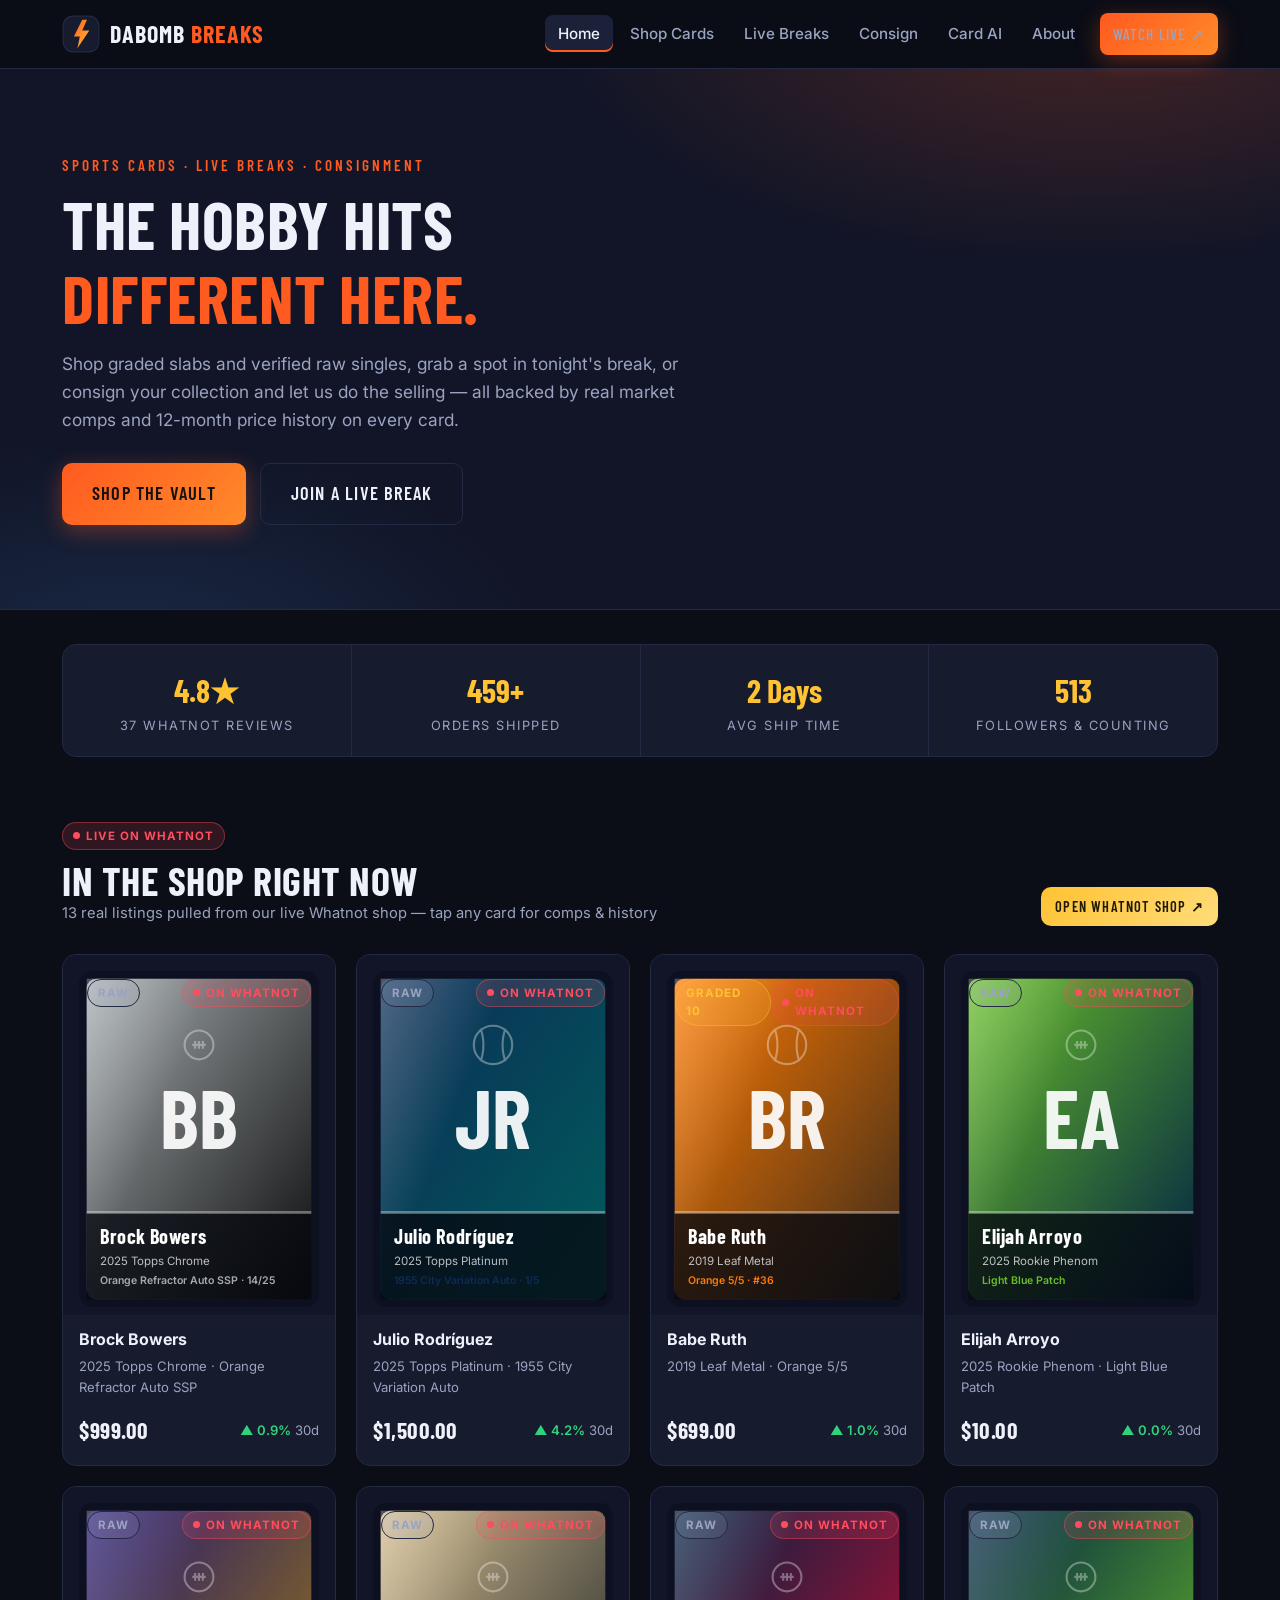
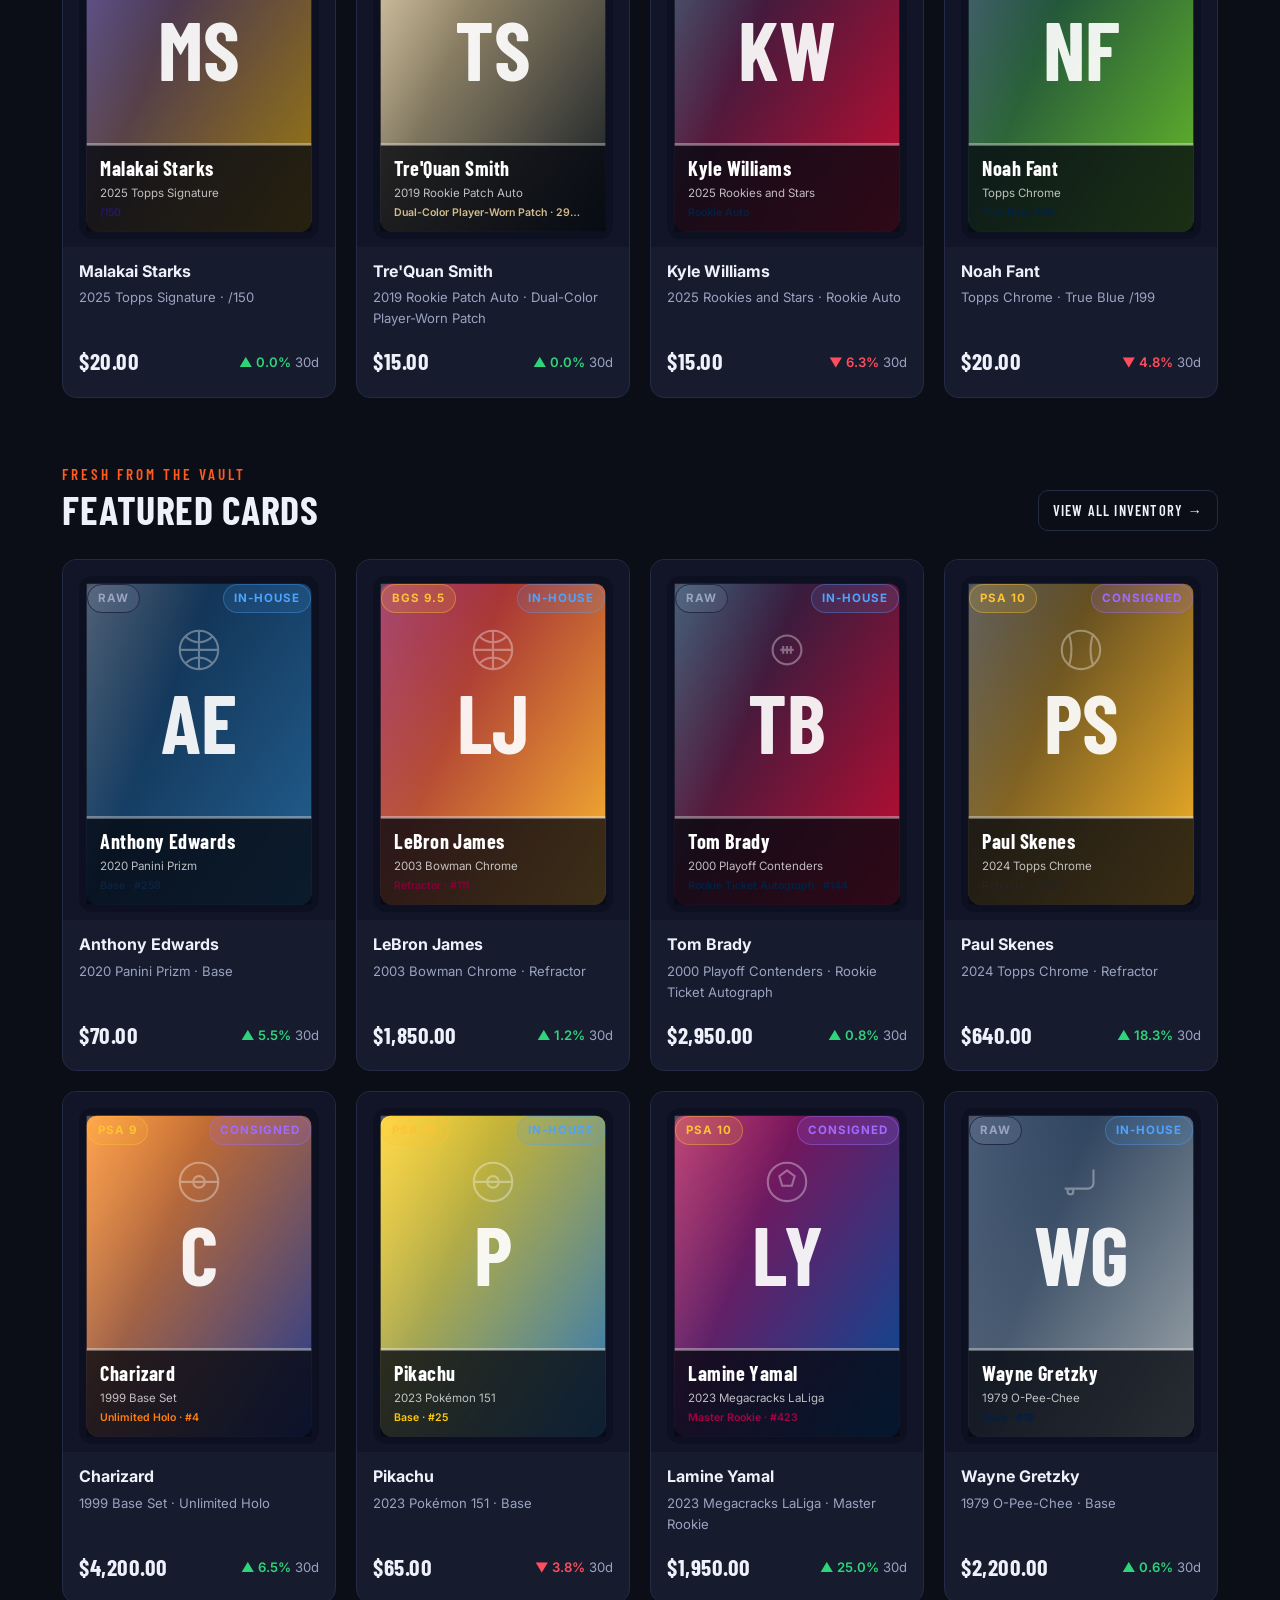
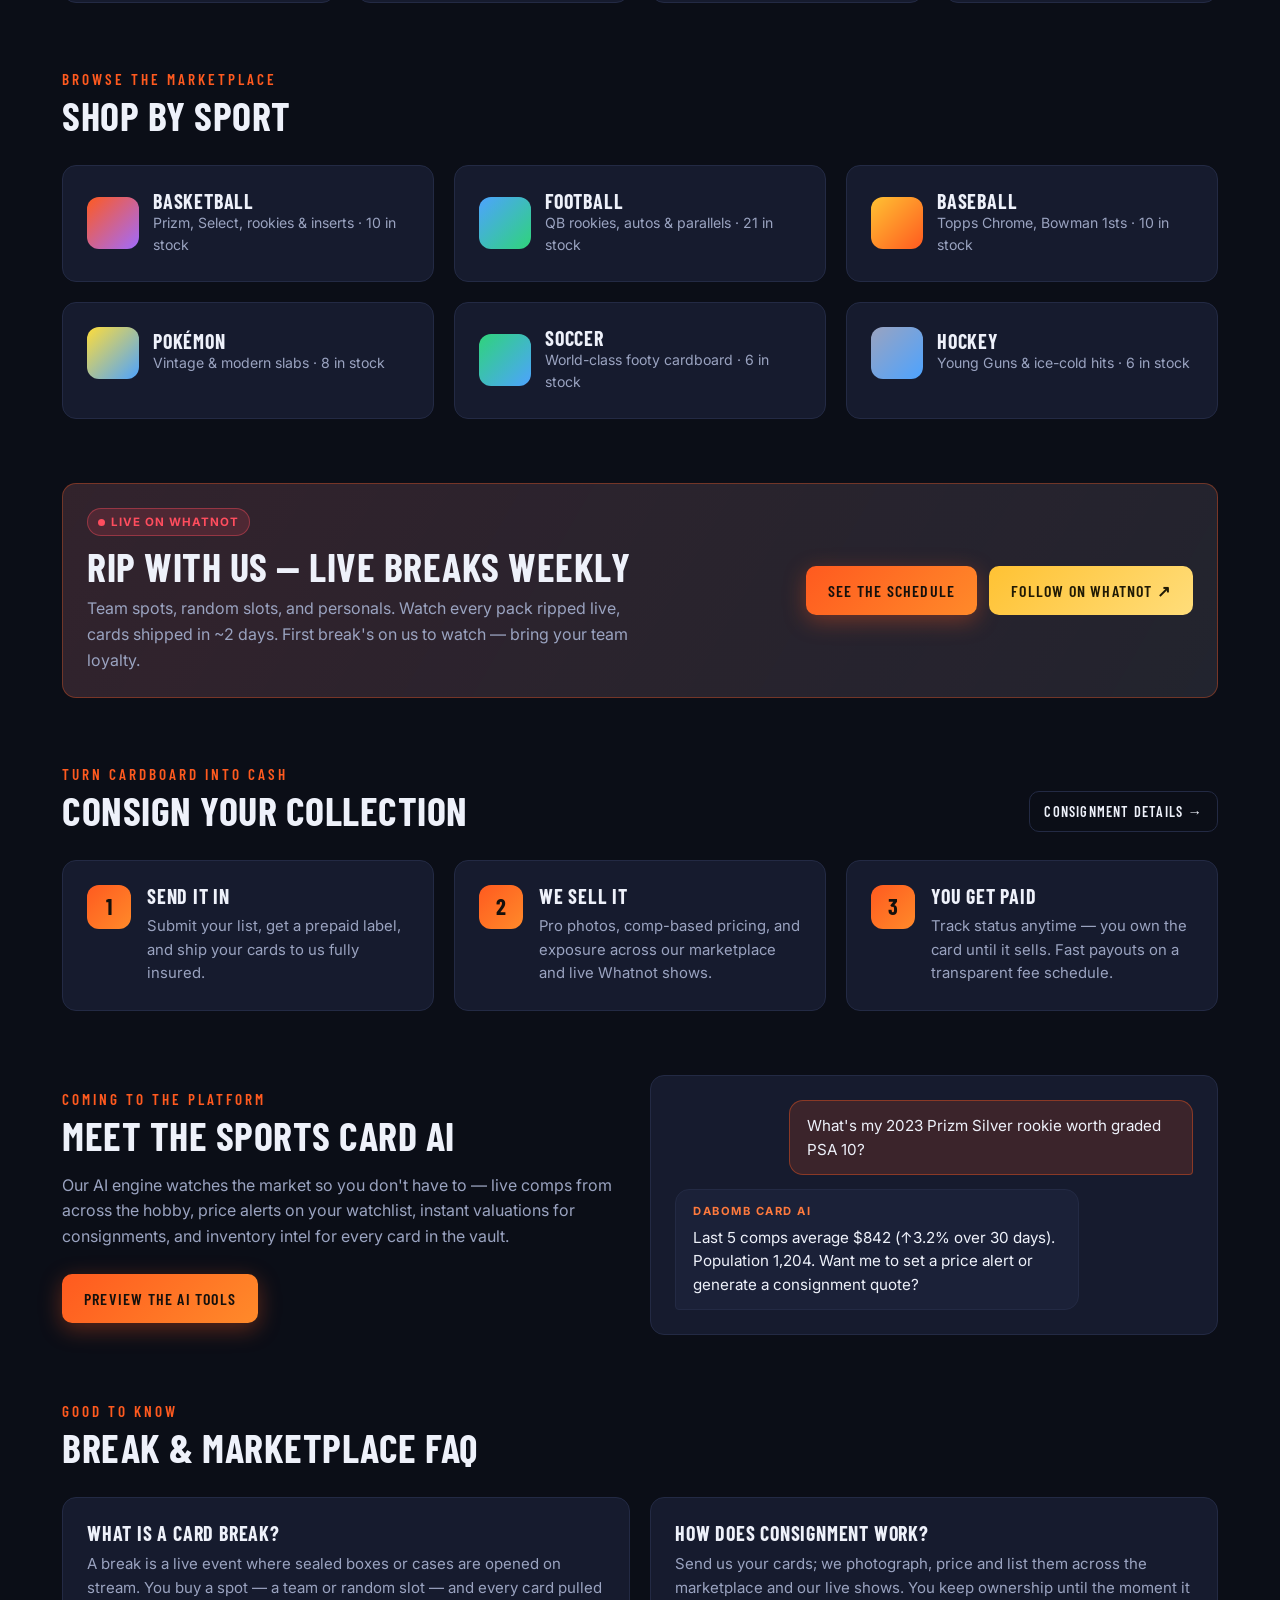
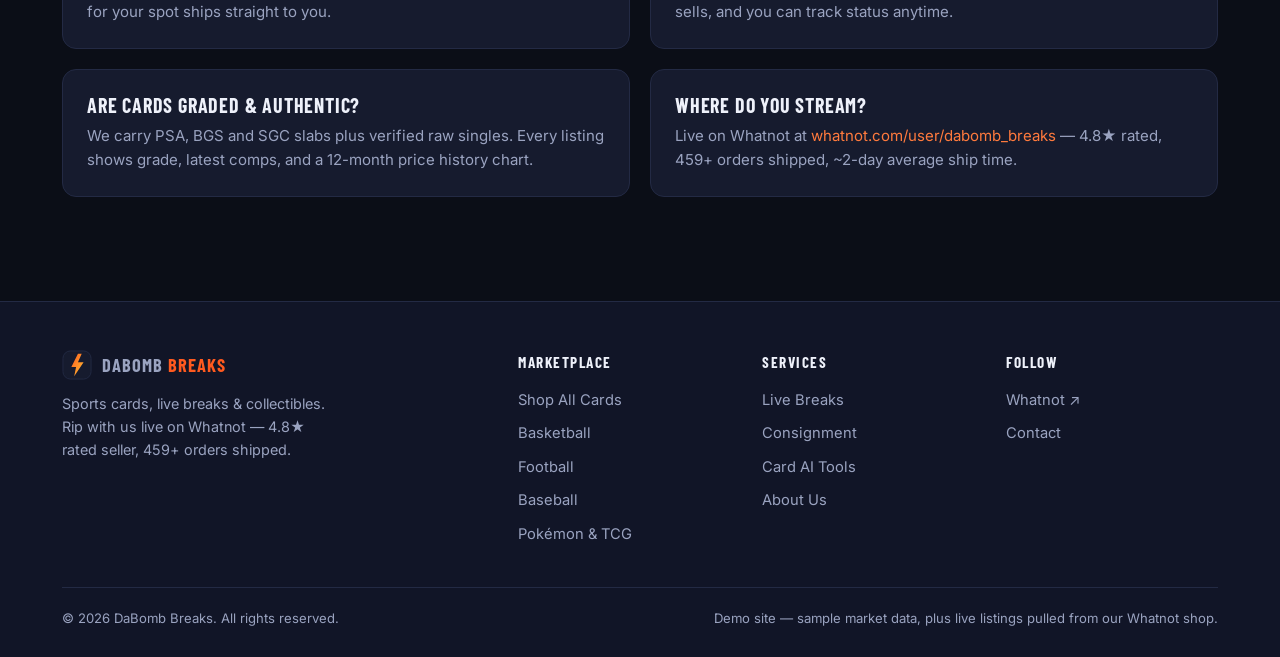
==== index.html @ 0b258aa3 "DaBomb Breaks demo site v1" ====
<!DOCTYPE html>
<html lang="en">
<head>
  <meta charset="UTF-8">
  <meta name="viewport" content="width=device-width, initial-scale=1.0">
  <title>DaBomb Breaks — Sports Cards, Live Breaks &amp; Consignment Marketplace</title>
  <meta name="description" content="Shop graded sports cards and Pokémon, join live card breaks, and consign your collection with DaBomb Breaks — a 4.8★ rated Whatnot seller with 459+ orders shipped. Basketball, football, baseball &amp; TCG singles.">
  <link rel="canonical" href="https://drewbabbitt.github.io/dabomb-breaks/">
  <meta property="og:type" content="website">
  <meta property="og:site_name" content="DaBomb Breaks">
  <meta property="og:title" content="DaBomb Breaks — Sports Cards, Live Breaks &amp; Consignment">
  <meta property="og:description" content="Shop graded sports cards, join live breaks, and consign your collection with a 4.8★ rated seller.">
  <meta property="og:url" content="https://drewbabbitt.github.io/dabomb-breaks/">
  <meta name="twitter:card" content="summary_large_image">
  <link rel="icon" type="image/svg+xml" href="assets/logo.svg">
  <link rel="preconnect" href="https://fonts.googleapis.com">
  <link rel="preconnect" href="https://fonts.gstatic.com" crossorigin>
  <link href="https://fonts.googleapis.com/css2?family=Barlow+Condensed:wght@600;700&family=Inter:wght@400;500;600;700&display=swap" rel="stylesheet">
  <link rel="stylesheet" href="css/styles.css">
  <script type="application/ld+json">
  {
    "@context": "https://schema.org",
    "@type": "Organization",
    "name": "DaBomb Breaks",
    "url": "https://drewbabbitt.github.io/dabomb-breaks/",
    "logo": "https://drewbabbitt.github.io/dabomb-breaks/assets/logo.svg",
    "description": "Sports card marketplace, live break host and consignment service.",
    "sameAs": ["https://www.whatnot.com/user/dabomb_breaks"],
    "aggregateRating": { "@type": "AggregateRating", "ratingValue": "4.8", "reviewCount": "37" }
  }
  </script>
  <script type="application/ld+json">
  {
    "@context": "https://schema.org",
    "@type": "WebSite",
    "name": "DaBomb Breaks",
    "url": "https://drewbabbitt.github.io/dabomb-breaks/",
    "potentialAction": {
      "@type": "SearchAction",
      "target": "https://drewbabbitt.github.io/dabomb-breaks/shop.html?q={search_term_string}",
      "query-input": "required name=search_term_string"
    }
  }
  </script>
  <script type="application/ld+json">
  {
    "@context": "https://schema.org",
    "@type": "FAQPage",
    "mainEntity": [
      {
        "@type": "Question",
        "name": "What is a sports card break?",
        "acceptedAnswer": { "@type": "Answer", "text": "A break is a live event where sealed boxes or cases of cards are opened on stream. Collectors buy a spot — usually a team or random slot — and receive every card pulled for their spot, shipped straight to them." }
      },
      {
        "@type": "Question",
        "name": "How does consignment work at DaBomb Breaks?",
        "acceptedAnswer": { "@type": "Answer", "text": "You send us your cards, we photograph, price and list them across our marketplace and live shows. You keep ownership until the card sells, track status anytime, and get paid on a transparent fee schedule." }
      },
      {
        "@type": "Question",
        "name": "Are the cards graded and authentic?",
        "acceptedAnswer": { "@type": "Answer", "text": "We carry PSA, BGS and SGC graded slabs plus verified raw singles. Every consigned card is inspected on arrival, and our listings show grade, comps and 12-month price history." }
      },
      {
        "@type": "Question",
        "name": "Where can I watch DaBomb Breaks live?",
        "acceptedAnswer": { "@type": "Answer", "text": "We stream live breaks on Whatnot at whatnot.com/user/dabomb_breaks — 4.8 star rated with 459+ orders shipped and an average 2-day ship time." }
      }
    ]
  }
  </script>
</head>
<body>

<header class="site-header">
  <div class="wrap nav">
    <a class="brand" href="index.html">
      <svg viewBox="0 0 64 64" xmlns="http://www.w3.org/2000/svg" aria-hidden="true"><defs><linearGradient id="hdrLg" x1="0" y1="0" x2="1" y2="1"><stop offset="0" stop-color="#ff5a1f"/><stop offset="1" stop-color="#ffc233"/></linearGradient></defs><rect x="2" y="2" width="60" height="60" rx="16" fill="#161b2e" stroke="#232a44" stroke-width="2"/><path d="M34 8 L20 36 L30 36 L26 56 L46 26 L34 26 L42 8 Z" fill="url(#hdrLg)"/></svg>
      <span class="brand-name">DaBomb <em>Breaks</em></span>
    </a>
    <button class="nav-toggle" aria-label="Toggle menu">☰</button>
    <ul class="nav-links">
      <li><a href="index.html">Home</a></li>
      <li><a href="shop.html">Shop Cards</a></li>
      <li><a href="breaks.html">Live Breaks</a></li>
      <li><a href="consign.html">Consign</a></li>
      <li><a href="ai.html">Card AI</a></li>
      <li><a href="about.html">About</a></li>
      <li class="nav-cta"><a class="btn btn-primary btn-sm" href="https://www.whatnot.com/user/dabomb_breaks" target="_blank" rel="noopener">Watch Live ↗</a></li>
    </ul>
  </div>
</header>

<main>

  <!-- HERO -->
  <div class="hero">
    <div class="wrap">
      <span class="kicker">Sports Cards · Live Breaks · Consignment</span>
      <h1 class="mt-1">The Hobby Hits<br><em>Different Here.</em></h1>
      <p class="lead mt-2">Shop graded slabs and verified raw singles, grab a spot in tonight's break, or consign your collection and let us do the selling — all backed by real market comps and 12-month price history on every card.</p>
      <div class="hero-actions">
        <a class="btn btn-primary btn-lg" href="shop.html">Shop the Vault</a>
        <a class="btn btn-ghost btn-lg" href="breaks.html">Join a Live Break</a>
      </div>
    </div>
  </div>

  <!-- TRUST BAR -->
  <section style="padding-top:34px;padding-bottom:0">
    <div class="wrap">
      <div class="stat-bar">
        <div class="stat"><div class="stat-num">4.8★</div><div class="stat-label">37 Whatnot Reviews</div></div>
        <div class="stat"><div class="stat-num">459+</div><div class="stat-label">Orders Shipped</div></div>
        <div class="stat"><div class="stat-num">2 Days</div><div class="stat-label">Avg Ship Time</div></div>
        <div class="stat"><div class="stat-num">513</div><div class="stat-label">Followers &amp; Counting</div></div>
      </div>
    </div>
  </section>

  <!-- LIVE FROM WHATNOT -->
  <section>
    <div class="wrap">
      <div class="section-head">
        <div>
          <span class="badge badge-live">Live on Whatnot</span>
          <h2 class="mt-1">In The Shop Right Now</h2>
          <p class="muted" id="liveCount" style="font-size:.92rem"></p>
        </div>
        <a class="btn btn-gold btn-sm" href="https://www.whatnot.com/user/dabomb_breaks/shop" target="_blank" rel="noopener">Open Whatnot Shop ↗</a>
      </div>
      <div class="grid grid-4" id="liveGrid"></div>
    </div>
  </section>

  <!-- FEATURED CARDS -->
  <section style="padding-top:0">
    <div class="wrap">
      <div class="section-head">
        <div>
          <span class="kicker">Fresh from the Vault</span>
          <h2>Featured Cards</h2>
        </div>
        <a class="btn btn-ghost btn-sm" href="shop.html">View All Inventory →</a>
      </div>
      <div class="grid grid-4" id="featuredGrid"></div>
    </div>
  </section>

  <!-- CATEGORIES -->
  <section style="padding-top:0">
    <div class="wrap">
      <div class="section-head">
        <div>
          <span class="kicker">Browse the Marketplace</span>
          <h2>Shop by Sport</h2>
        </div>
      </div>
      <div class="grid grid-3" id="categoryGrid"></div>
    </div>
  </section>

  <!-- LIVE BREAKS STRIP -->
  <section style="padding-top:0">
    <div class="wrap">
      <div class="panel" style="background:linear-gradient(120deg, rgba(255,90,31,.12), rgba(255,194,51,.05)), var(--panel);border-color:rgba(255,90,31,.35)">
        <div style="display:flex;justify-content:space-between;align-items:center;gap:24px;flex-wrap:wrap">
          <div style="max-width:560px">
            <span class="badge badge-live">Live on Whatnot</span>
            <h2 class="mt-1">Rip With Us — Live Breaks Weekly</h2>
            <p class="muted mt-1">Team spots, random slots, and personals. Watch every pack ripped live, cards shipped in ~2 days. First break's on us to watch — bring your team loyalty.</p>
          </div>
          <div style="display:flex;gap:12px;flex-wrap:wrap">
            <a class="btn btn-primary" href="breaks.html">See the Schedule</a>
            <a class="btn btn-gold" href="https://www.whatnot.com/user/dabomb_breaks" target="_blank" rel="noopener">Follow on Whatnot ↗</a>
          </div>
        </div>
      </div>
    </div>
  </section>

  <!-- CONSIGNMENT -->
  <section style="padding-top:0">
    <div class="wrap">
      <div class="section-head">
        <div>
          <span class="kicker">Turn Cardboard into Cash</span>
          <h2>Consign Your Collection</h2>
        </div>
        <a class="btn btn-ghost btn-sm" href="consign.html">Consignment Details →</a>
      </div>
      <div class="grid grid-3">
        <div class="panel panel-hover">
          <div class="step"><div class="step-num">1</div><div><h3>Send It In</h3><p class="muted mt-1" style="font-size:.93rem">Submit your list, get a prepaid label, and ship your cards to us fully insured.</p></div></div>
        </div>
        <div class="panel panel-hover">
          <div class="step"><div class="step-num">2</div><div><h3>We Sell It</h3><p class="muted mt-1" style="font-size:.93rem">Pro photos, comp-based pricing, and exposure across our marketplace and live Whatnot shows.</p></div></div>
        </div>
        <div class="panel panel-hover">
          <div class="step"><div class="step-num">3</div><div><h3>You Get Paid</h3><p class="muted mt-1" style="font-size:.93rem">Track status anytime — you own the card until it sells. Fast payouts on a transparent fee schedule.</p></div></div>
        </div>
      </div>
    </div>
  </section>

  <!-- AI TEASER -->
  <section style="padding-top:0">
    <div class="wrap">
      <div class="grid grid-2" style="align-items:center">
        <div>
          <span class="kicker">Coming to the Platform</span>
          <h2>Meet the Sports Card AI</h2>
          <p class="muted mt-2">Our AI engine watches the market so you don't have to — live comps from across the hobby, price alerts on your watchlist, instant valuations for consignments, and inventory intel for every card in the vault.</p>
          <div class="mt-3"><a class="btn btn-primary" href="ai.html">Preview the AI Tools</a></div>
        </div>
        <div class="panel">
          <div class="chat">
            <div class="msg msg-user">What's my 2023 Prizm Silver rookie worth graded PSA 10?</div>
            <div class="msg msg-ai"><span class="tag">DaBomb Card AI</span>Last 5 comps average $842 (↑3.2% over 30 days). Population 1,204. Want me to set a price alert or generate a consignment quote?</div>
          </div>
        </div>
      </div>
    </div>
  </section>

  <!-- SEO COPY + FAQ -->
  <section style="padding-top:0">
    <div class="wrap">
      <div class="section-head"><div><span class="kicker">Good to Know</span><h2>Break &amp; Marketplace FAQ</h2></div></div>
      <div class="grid grid-2">
        <div class="panel"><h3>What is a card break?</h3><p class="muted mt-1" style="font-size:.94rem">A break is a live event where sealed boxes or cases are opened on stream. You buy a spot — a team or random slot — and every card pulled for your spot ships straight to you.</p></div>
        <div class="panel"><h3>How does consignment work?</h3><p class="muted mt-1" style="font-size:.94rem">Send us your cards; we photograph, price and list them across the marketplace and our live shows. You keep ownership until the moment it sells, and you can track status anytime.</p></div>
        <div class="panel"><h3>Are cards graded &amp; authentic?</h3><p class="muted mt-1" style="font-size:.94rem">We carry PSA, BGS and SGC slabs plus verified raw singles. Every listing shows grade, latest comps, and a 12-month price history chart.</p></div>
        <div class="panel"><h3>Where do you stream?</h3><p class="muted mt-1" style="font-size:.94rem">Live on Whatnot at <a href="https://www.whatnot.com/user/dabomb_breaks" target="_blank" rel="noopener">whatnot.com/user/dabomb_breaks</a> — 4.8★ rated, 459+ orders shipped, ~2-day average ship time.</p></div>
      </div>
    </div>
  </section>

</main>

<footer class="site-footer">
  <div class="wrap">
    <div class="footer-grid">
      <div>
        <a class="brand" href="index.html" style="margin-bottom:12px">
          <svg viewBox="0 0 64 64" xmlns="http://www.w3.org/2000/svg" aria-hidden="true" style="width:30px;height:30px"><defs><linearGradient id="ftrLg" x1="0" y1="0" x2="1" y2="1"><stop offset="0" stop-color="#ff5a1f"/><stop offset="1" stop-color="#ffc233"/></linearGradient></defs><rect x="2" y="2" width="60" height="60" rx="16" fill="#161b2e" stroke="#232a44" stroke-width="2"/><path d="M34 8 L20 36 L30 36 L26 56 L46 26 L34 26 L42 8 Z" fill="url(#ftrLg)"/></svg>
          <span class="brand-name" style="font-size:1.15rem">DaBomb <em>Breaks</em></span>
        </a>
        <p class="muted" style="font-size:.9rem;max-width:280px">Sports cards, live breaks &amp; collectibles. Rip with us live on Whatnot — 4.8★ rated seller, 459+ orders shipped.</p>
      </div>
      <div>
        <h4>Marketplace</h4>
        <ul>
          <li><a href="shop.html">Shop All Cards</a></li>
          <li><a href="shop.html?sport=Basketball">Basketball</a></li>
          <li><a href="shop.html?sport=Football">Football</a></li>
          <li><a href="shop.html?sport=Baseball">Baseball</a></li>
          <li><a href="shop.html?sport=Pok%C3%A9mon">Pokémon &amp; TCG</a></li>
        </ul>
      </div>
      <div>
        <h4>Services</h4>
        <ul>
          <li><a href="breaks.html">Live Breaks</a></li>
          <li><a href="consign.html">Consignment</a></li>
          <li><a href="ai.html">Card AI Tools</a></li>
          <li><a href="about.html">About Us</a></li>
        </ul>
      </div>
      <div>
        <h4>Follow</h4>
        <ul>
          <li><a href="https://www.whatnot.com/user/dabomb_breaks" target="_blank" rel="noopener">Whatnot ↗</a></li>
          <li><a href="about.html#contact">Contact</a></li>
        </ul>
      </div>
    </div>
    <div class="footer-note">
      <span>© <span data-year>2026</span> DaBomb Breaks. All rights reserved.</span>
      <span>Demo site — sample market data, plus live listings pulled from our Whatnot shop.</span>
    </div>
  </div>
</footer>

<script src="js/inventory-data.js"></script>
<script src="js/app.js"></script>
<script>
document.addEventListener("DOMContentLoaded", function () {
  /* Live Whatnot listings */
  var liveGrid = document.getElementById("liveGrid");
  if (liveGrid) {
    var live = getInventory().filter(function (c) { return c.whatnot; });
    liveGrid.innerHTML = live.slice(0, 8).map(cardTileHTML).join("");
    var liveCount = document.getElementById("liveCount");
    if (liveCount && live.length) liveCount.textContent = live.length + " real listings pulled from our live Whatnot shop — tap any card for comps & history";
  }

  /* Featured cards */
  var grid = document.getElementById("featuredGrid");
  if (grid) grid.innerHTML = featuredCards(8).map(cardTileHTML).join("");

  /* Category tiles with live counts */
  var cats = [
    { sport: "Basketball", blurb: "Prizm, Select, rookies & inserts", colors: ["#ff5a1f", "#a06bff"] },
    { sport: "Football", blurb: "QB rookies, autos & parallels", colors: ["#4da3ff", "#2fd47a"] },
    { sport: "Baseball", blurb: "Topps Chrome, Bowman 1sts", colors: ["#ffc233", "#ff5a1f"] },
    { sport: "Pokémon", blurb: "Vintage & modern slabs", colors: ["#ffdd3a", "#4da3ff"] },
    { sport: "Soccer", blurb: "World-class footy cardboard", colors: ["#2fd47a", "#4da3ff"] },
    { sport: "Hockey", blurb: "Young Guns & ice-cold hits", colors: ["#9aa3c0", "#4da3ff"] }
  ];
  var catGrid = document.getElementById("categoryGrid");
  if (catGrid) {
    catGrid.innerHTML = cats.map(function (c) {
      var count = getInventory().filter(function (x) { return x.sport === c.sport; }).length;
      return '<a class="panel panel-hover" style="display:block" href="shop.html?sport=' + encodeURIComponent(c.sport) + '">'
        + '<div style="display:flex;align-items:center;gap:14px">'
        + '<div style="width:52px;height:52px;border-radius:12px;background:linear-gradient(135deg,' + c.colors[0] + "," + c.colors[1] + ');flex-shrink:0"></div>'
        + '<div><h3 style="color:var(--text)">' + c.sport + '</h3>'
        + '<p class="muted" style="font-size:.88rem">' + c.blurb + (count ? " · " + count + " in stock" : "") + "</p></div>"
        + "</div></a>";
    }).join("");
  }
});
</script>
</body>
</html>
---- css/styles.css ----
/* ==========================================================================
   DaBomb Breaks — Design System v1.0
   Dark "blast" theme. Original design for DaBomb Breaks (Spark Alliance build).
   ========================================================================== */

:root {
  --bg: #0b0e17;
  --bg-2: #111527;
  --panel: #161b2e;
  --panel-2: #1b2138;
  --line: #232a44;
  --text: #eef1fa;
  --muted: #9aa3c0;
  --blast: #ff5a1f;
  --blast-2: #ff7a3d;
  --gold: #ffc233;
  --green: #2fd47a;
  --red: #ff4d5e;
  --blue: #4da3ff;
  --purple: #a06bff;
  --radius: 14px;
  --radius-sm: 9px;
  --shadow: 0 10px 30px rgba(0, 0, 0, .45);
  --font-display: "Barlow Condensed", "Arial Narrow", Impact, sans-serif;
  --font-body: "Inter", -apple-system, BlinkMacSystemFont, "Segoe UI", Roboto, sans-serif;
  --maxw: 1200px;
}

* { margin: 0; padding: 0; box-sizing: border-box; }
html { scroll-behavior: smooth; }

body {
  background: var(--bg);
  color: var(--text);
  font-family: var(--font-body);
  font-size: 16px;
  line-height: 1.6;
  -webkit-font-smoothing: antialiased;
}

img, svg { display: block; max-width: 100%; }
a { color: var(--blast-2); text-decoration: none; }
a:hover { color: var(--gold); }

/* ---------- Typography ---------- */
h1, h2, h3, .display {
  font-family: var(--font-display);
  font-weight: 700;
  letter-spacing: .5px;
  text-transform: uppercase;
  line-height: 1.1;
}
h1 { font-size: clamp(2.4rem, 6vw, 4.2rem); }
h2 { font-size: clamp(1.7rem, 3.6vw, 2.5rem); }
h3 { font-size: 1.25rem; letter-spacing: .8px; }
.kicker {
  font-family: var(--font-display);
  text-transform: uppercase;
  letter-spacing: 3px;
  font-size: .95rem;
  color: var(--blast);
  font-weight: 600;
}
.lead { color: var(--muted); font-size: 1.08rem; max-width: 640px; }
.muted { color: var(--muted); }
.gold { color: var(--gold); }
.up { color: var(--green); }
.down { color: var(--red); }

/* ---------- Layout ---------- */
.wrap { max-width: var(--maxw); margin: 0 auto; padding: 0 22px; }
section { padding: 64px 0; }
.section-head { display: flex; align-items: end; justify-content: space-between; gap: 16px; margin-bottom: 28px; flex-wrap: wrap; }
.grid { display: grid; gap: 20px; }
.grid-2 { grid-template-columns: repeat(2, 1fr); }
.grid-3 { grid-template-columns: repeat(3, 1fr); }
.grid-4 { grid-template-columns: repeat(4, 1fr); }
@media (max-width: 980px) { .grid-4 { grid-template-columns: repeat(2, 1fr); } .grid-3 { grid-template-columns: repeat(2, 1fr); } }
@media (max-width: 620px) { .grid-4, .grid-3, .grid-2 { grid-template-columns: 1fr; } }

/* ---------- Header / Nav ---------- */
.site-header {
  position: sticky; top: 0; z-index: 50;
  background: rgba(11, 14, 23, .92);
  backdrop-filter: blur(10px);
  border-bottom: 1px solid var(--line);
}
.nav {
  display: flex; align-items: center; justify-content: space-between;
  height: 68px; gap: 18px;
}
.brand { display: flex; align-items: center; gap: 10px; color: var(--text); }
.brand:hover { color: var(--text); }
.brand svg { width: 38px; height: 38px; }
.brand-name {
  font-family: var(--font-display);
  font-size: 1.5rem; font-weight: 700; text-transform: uppercase; letter-spacing: 1px;
}
.brand-name em { color: var(--blast); font-style: normal; }
.nav-links { display: flex; gap: 4px; list-style: none; align-items: center; }
.nav-links a {
  color: var(--muted); font-weight: 500; font-size: .95rem;
  padding: 9px 13px; border-radius: 8px;
}
.nav-links a:hover { color: var(--text); background: var(--panel); }
.nav-links a.active { color: var(--text); background: var(--panel-2); box-shadow: inset 0 -2px 0 var(--blast); }
.nav-cta { margin-left: 8px; }
.nav-toggle {
  display: none; background: none; border: 1px solid var(--line); color: var(--text);
  border-radius: 8px; padding: 8px 12px; font-size: 1.1rem; cursor: pointer;
}
@media (max-width: 900px) {
  .nav-toggle { display: block; }
  .nav-links {
    display: none; position: absolute; top: 68px; left: 0; right: 0;
    flex-direction: column; align-items: stretch; gap: 2px;
    background: var(--bg-2); border-bottom: 1px solid var(--line); padding: 12px 18px 18px;
  }
  .nav-links.open { display: flex; }
  .nav-cta { margin: 8px 0 0; }
}

/* ---------- Buttons ---------- */
.btn {
  display: inline-flex; align-items: center; justify-content: center; gap: 8px;
  font-family: var(--font-display); text-transform: uppercase; letter-spacing: 1.2px;
  font-size: 1rem; font-weight: 600;
  padding: 12px 22px; border-radius: 10px; border: none; cursor: pointer;
  transition: transform .15s ease, box-shadow .15s ease, background .15s ease;
}
.btn:active { transform: translateY(1px); }
.btn-primary {
  background: linear-gradient(135deg, var(--blast), #ff8a2a);
  color: #14100c;
  box-shadow: 0 6px 22px rgba(255, 90, 31, .35);
}
.btn-primary:hover { color: #14100c; box-shadow: 0 8px 28px rgba(255, 90, 31, .5); transform: translateY(-1px); }
.btn-ghost { background: transparent; color: var(--text); border: 1px solid var(--line); }
.btn-ghost:hover { border-color: var(--blast); color: var(--blast-2); }
.btn-gold { background: linear-gradient(135deg, var(--gold), #ffdd7a); color: #201a05; }
.btn-gold:hover { color: #201a05; transform: translateY(-1px); }
.btn-sm { padding: 8px 14px; font-size: .9rem; }
.btn-lg { padding: 15px 30px; font-size: 1.15rem; }

/* ---------- Badges / chips ---------- */
.badge {
  display: inline-flex; align-items: center; gap: 6px;
  font-size: .72rem; font-weight: 700; text-transform: uppercase; letter-spacing: 1px;
  padding: 4px 10px; border-radius: 999px;
}
.badge-grade { background: rgba(255, 194, 51, .15); color: var(--gold); border: 1px solid rgba(255, 194, 51, .4); }
.badge-raw { background: rgba(154, 163, 192, .12); color: var(--muted); border: 1px solid var(--line); }
.badge-consigned { background: rgba(160, 107, 255, .15); color: var(--purple); border: 1px solid rgba(160, 107, 255, .4); }
.badge-owned { background: rgba(77, 163, 255, .12); color: var(--blue); border: 1px solid rgba(77, 163, 255, .35); }
.badge-live { background: rgba(255, 77, 94, .15); color: var(--red); border: 1px solid rgba(255, 77, 94, .4); }
.badge-live::before { content: ""; width: 7px; height: 7px; border-radius: 50%; background: var(--red); animation: pulse 1.4s infinite; }
@keyframes pulse { 0%, 100% { opacity: 1; } 50% { opacity: .35; } }
.chip {
  display: inline-flex; align-items: center; gap: 6px;
  background: var(--panel); border: 1px solid var(--line); color: var(--muted);
  border-radius: 999px; padding: 7px 15px; font-size: .88rem; font-weight: 500; cursor: pointer;
  transition: all .15s ease; user-select: none;
}
.chip:hover { border-color: var(--blast); color: var(--text); }
.chip.active { background: rgba(255, 90, 31, .14); border-color: var(--blast); color: var(--blast-2); }

/* ---------- Panels ---------- */
.panel {
  background: var(--panel); border: 1px solid var(--line);
  border-radius: var(--radius); padding: 24px;
}
.panel-hover { transition: transform .18s ease, border-color .18s ease, box-shadow .18s ease; }
.panel-hover:hover { transform: translateY(-3px); border-color: rgba(255, 90, 31, .5); box-shadow: var(--shadow); }

/* ---------- Card tiles (product) ---------- */
.tile {
  background: var(--panel); border: 1px solid var(--line); border-radius: var(--radius);
  overflow: hidden; position: relative; display: flex; flex-direction: column;
  transition: transform .18s ease, border-color .18s ease, box-shadow .18s ease;
}
.tile:hover { transform: translateY(-4px); border-color: rgba(255, 90, 31, .55); box-shadow: var(--shadow); }
.tile-art { position: relative; background: var(--bg-2); padding: 16px 16px 8px; }
.tile-art svg { width: 100%; height: auto; border-radius: 8px; }
.tile-flags { position: absolute; top: 24px; left: 24px; right: 24px; display: flex; justify-content: space-between; pointer-events: none; }
.tile-body { padding: 14px 16px 16px; display: flex; flex-direction: column; gap: 6px; flex: 1; }
.tile-name { font-weight: 700; font-size: 1rem; line-height: 1.3; color: var(--text); }
.tile-set { font-size: .82rem; color: var(--muted); }
.tile-row { display: flex; align-items: center; justify-content: space-between; margin-top: auto; padding-top: 8px; }
.tile-price { font-family: var(--font-display); font-size: 1.45rem; font-weight: 700; letter-spacing: .5px; }
.tile-trend { font-size: .82rem; font-weight: 600; display: flex; align-items: center; gap: 4px; }
a.tile-link { color: inherit; display: flex; flex-direction: column; flex: 1; }
a.tile-link:hover { color: inherit; }
.tile-art img.card-photo { width: 100%; aspect-ratio: 5 / 7; object-fit: cover; border-radius: 8px; background: var(--bg-2); display: block; }
.art-panel img.card-photo { width: 100%; height: auto; border-radius: 10px; display: block; }

/* ---------- Stat bar ---------- */
.stat-bar {
  display: flex; flex-wrap: wrap; gap: 0;
  background: var(--panel); border: 1px solid var(--line); border-radius: var(--radius);
  overflow: hidden;
}
.stat { flex: 1; min-width: 150px; padding: 20px 24px; border-right: 1px solid var(--line); text-align: center; }
.stat:last-child { border-right: none; }
.stat-num { font-family: var(--font-display); font-size: 2rem; font-weight: 700; color: var(--gold); }
.stat-label { font-size: .8rem; text-transform: uppercase; letter-spacing: 1.5px; color: var(--muted); }
@media (max-width: 620px) { .stat { border-right: none; border-bottom: 1px solid var(--line); } .stat:last-child { border-bottom: none; } }

/* ---------- Filters (shop) ---------- */
.filter-bar { display: flex; flex-wrap: wrap; gap: 10px; align-items: center; margin-bottom: 22px; }
.search-input, select.input, input.input, textarea.input {
  background: var(--bg-2); border: 1px solid var(--line); color: var(--text);
  border-radius: 10px; padding: 11px 15px; font-size: .95rem; font-family: var(--font-body);
  outline: none; transition: border-color .15s ease;
}
.search-input:focus, .input:focus { border-color: var(--blast); }
.search-input { flex: 1; min-width: 220px; }
select.input { cursor: pointer; }
textarea.input { resize: vertical; min-height: 110px; }
label.field { display: flex; flex-direction: column; gap: 6px; font-size: .85rem; color: var(--muted); font-weight: 600; }

/* ---------- Tables ---------- */
.table-wrap { overflow-x: auto; border: 1px solid var(--line); border-radius: var(--radius); }
table.data { width: 100%; border-collapse: collapse; font-size: .92rem; min-width: 560px; }
table.data th {
  text-align: left; font-family: var(--font-display); text-transform: uppercase; letter-spacing: 1px;
  font-size: .85rem; color: var(--muted); padding: 13px 16px; background: var(--bg-2);
  border-bottom: 1px solid var(--line);
}
table.data td { padding: 13px 16px; border-bottom: 1px solid var(--line); }
table.data tr:last-child td { border-bottom: none; }
table.data tr:hover td { background: rgba(255, 90, 31, .04); }

/* ---------- Hero ---------- */
.hero {
  position: relative; overflow: hidden;
  background:
    radial-gradient(900px 420px at 85% -10%, rgba(255, 90, 31, .22), transparent 60%),
    radial-gradient(700px 380px at 10% 110%, rgba(77, 163, 255, .14), transparent 60%),
    var(--bg-2);
  border-bottom: 1px solid var(--line);
}
.hero .wrap { padding-top: 84px; padding-bottom: 84px; }
.hero h1 em { font-style: normal; color: var(--blast); }
.hero-actions { display: flex; gap: 14px; margin-top: 30px; flex-wrap: wrap; }

/* ---------- Chat mockup (AI page) ---------- */
.chat { display: flex; flex-direction: column; gap: 14px; }
.msg { max-width: 78%; padding: 13px 17px; border-radius: 14px; font-size: .95rem; line-height: 1.55; }
.msg-user { align-self: flex-end; background: rgba(255, 90, 31, .16); border: 1px solid rgba(255, 90, 31, .4); border-bottom-right-radius: 4px; }
.msg-ai { align-self: flex-start; background: var(--panel-2); border: 1px solid var(--line); border-bottom-left-radius: 4px; }
.msg-ai .tag { font-size: .7rem; text-transform: uppercase; letter-spacing: 1.5px; color: var(--blast-2); font-weight: 700; display: block; margin-bottom: 5px; }

/* ---------- Steps / numbered ---------- */
.step-num {
  width: 44px; height: 44px; border-radius: 12px; flex-shrink: 0;
  display: flex; align-items: center; justify-content: center;
  font-family: var(--font-display); font-size: 1.4rem; font-weight: 700;
  background: linear-gradient(135deg, var(--blast), #ff8a2a); color: #14100c;
}
.step { display: flex; gap: 16px; align-items: flex-start; }

/* ---------- Footer ---------- */
.site-footer { border-top: 1px solid var(--line); background: var(--bg-2); padding: 48px 0 28px; margin-top: 40px; }
.footer-grid { display: grid; grid-template-columns: 2fr 1fr 1fr 1fr; gap: 32px; margin-bottom: 32px; }
@media (max-width: 800px) { .footer-grid { grid-template-columns: 1fr 1fr; } }
@media (max-width: 520px) { .footer-grid { grid-template-columns: 1fr; } }
.footer-grid h4 { font-family: var(--font-display); text-transform: uppercase; letter-spacing: 1.5px; font-size: .95rem; margin-bottom: 12px; color: var(--text); }
.footer-grid ul { list-style: none; }
.footer-grid li { margin-bottom: 8px; }
.footer-grid a { color: var(--muted); font-size: .92rem; }
.footer-grid a:hover { color: var(--blast-2); }
.footer-note { border-top: 1px solid var(--line); padding-top: 20px; font-size: .82rem; color: var(--muted); display: flex; justify-content: space-between; gap: 12px; flex-wrap: wrap; }

/* ---------- Misc ---------- */
.divider { height: 1px; background: var(--line); border: none; margin: 28px 0; }
.tag-row { display: flex; gap: 8px; flex-wrap: wrap; }
.center { text-align: center; }
.mt-1 { margin-top: 8px; } .mt-2 { margin-top: 16px; } .mt-3 { margin-top: 24px; } .mt-4 { margin-top: 40px; }
.mb-1 { margin-bottom: 8px; } .mb-2 { margin-bottom: 16px; } .mb-3 { margin-bottom: 24px; }
.hidden { display: none !important; }
::selection { background: rgba(255, 90, 31, .4); }
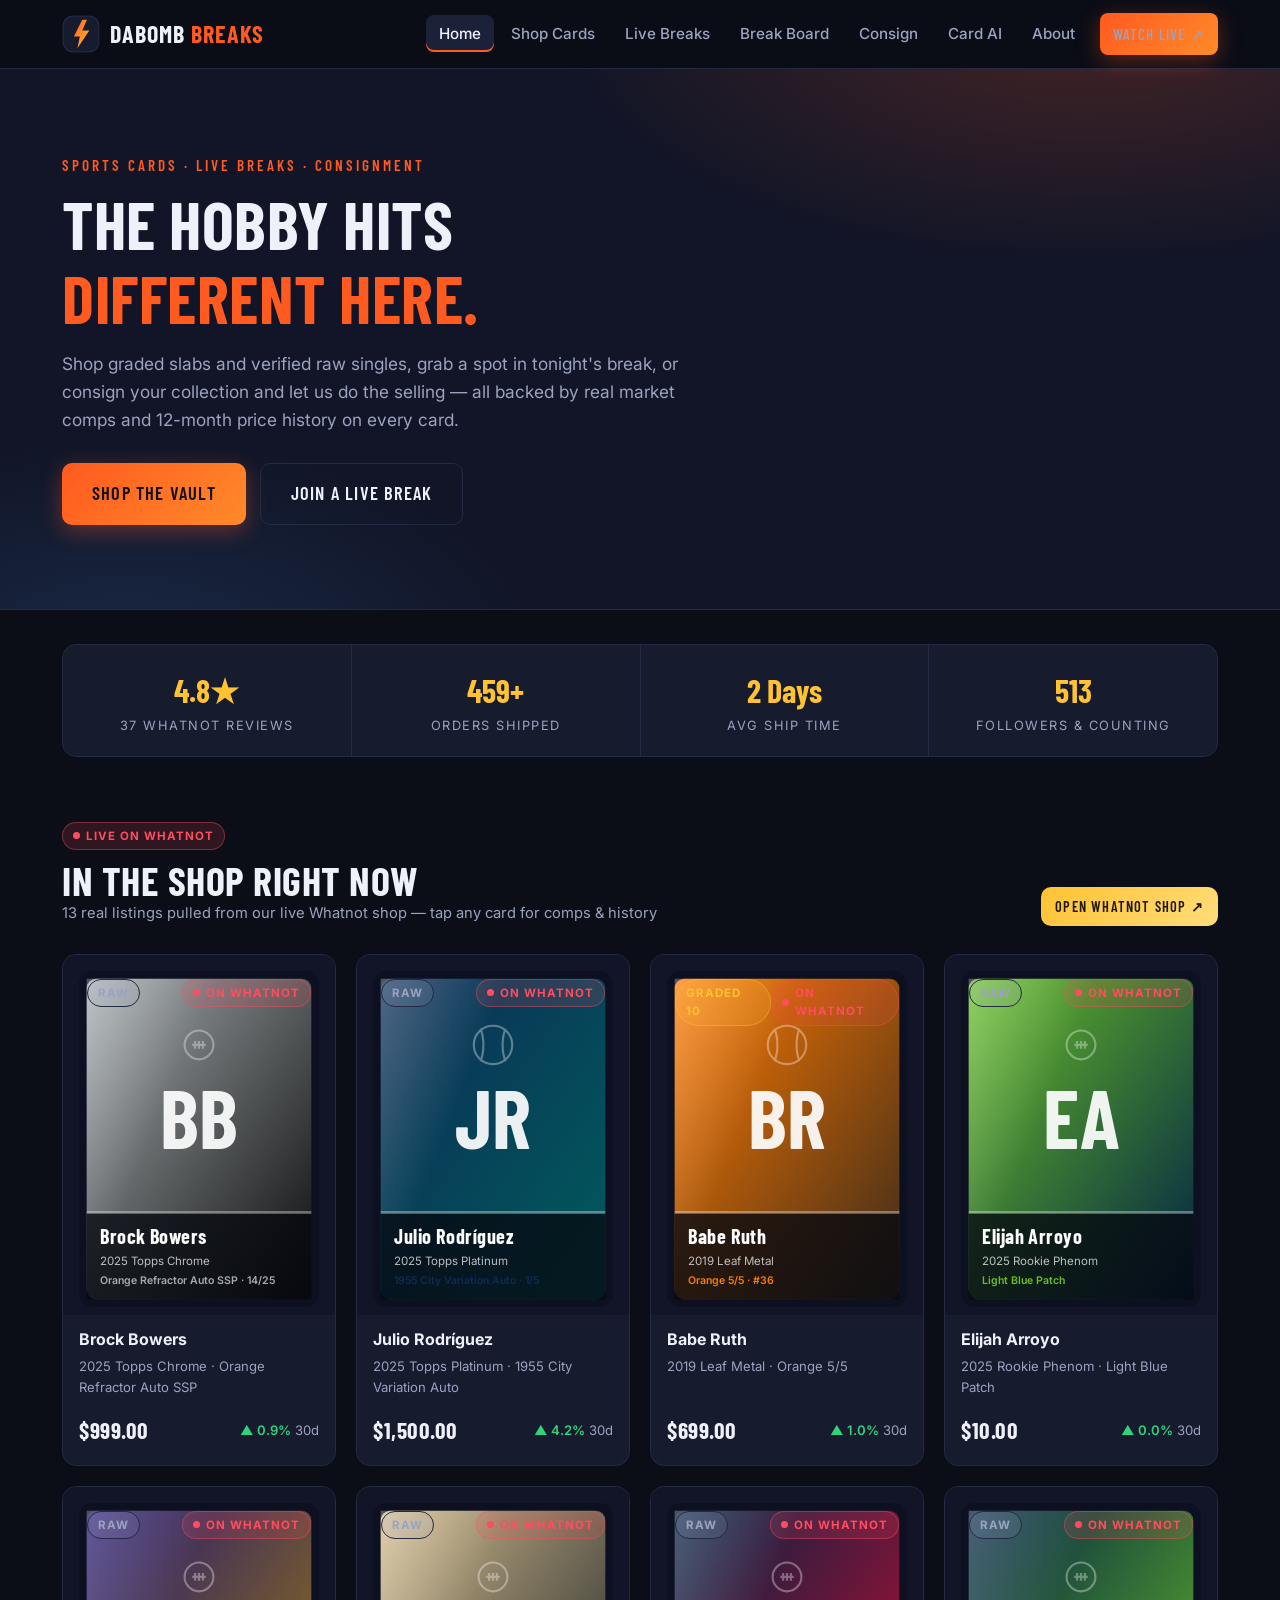
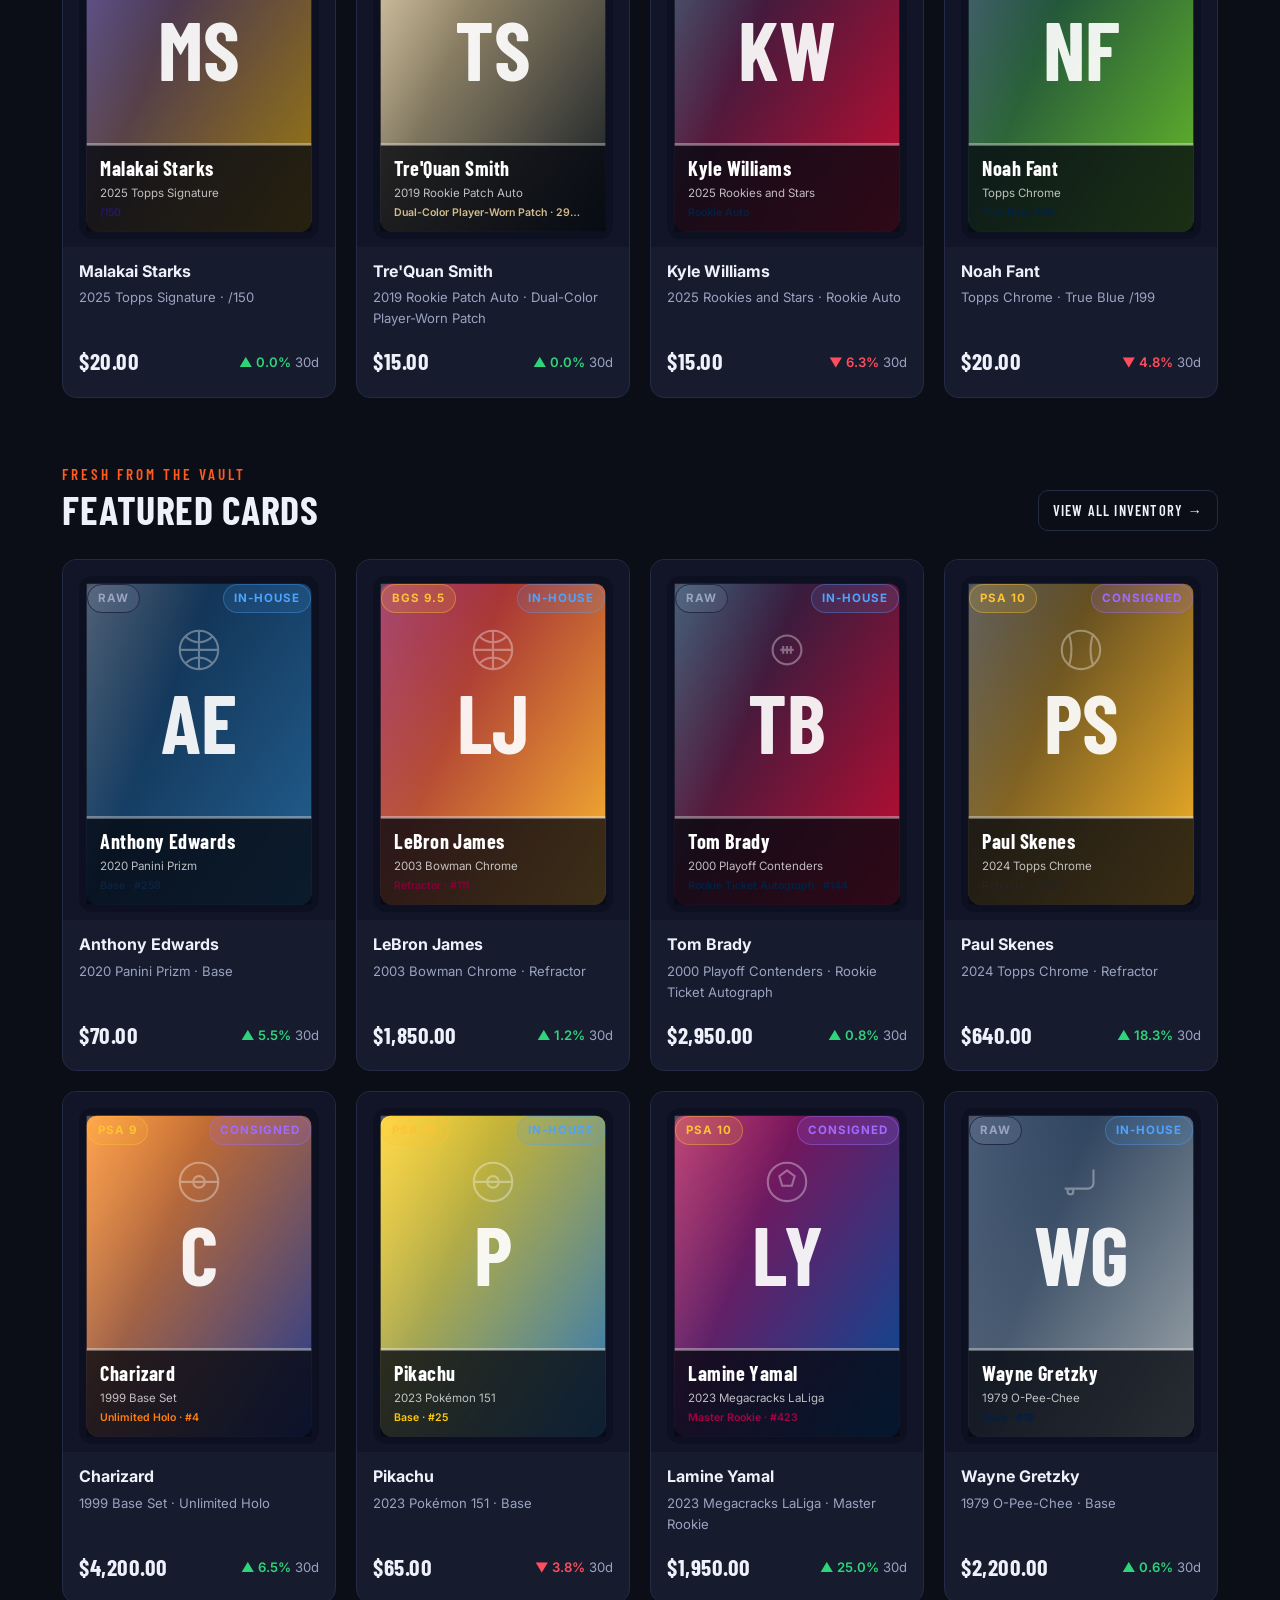
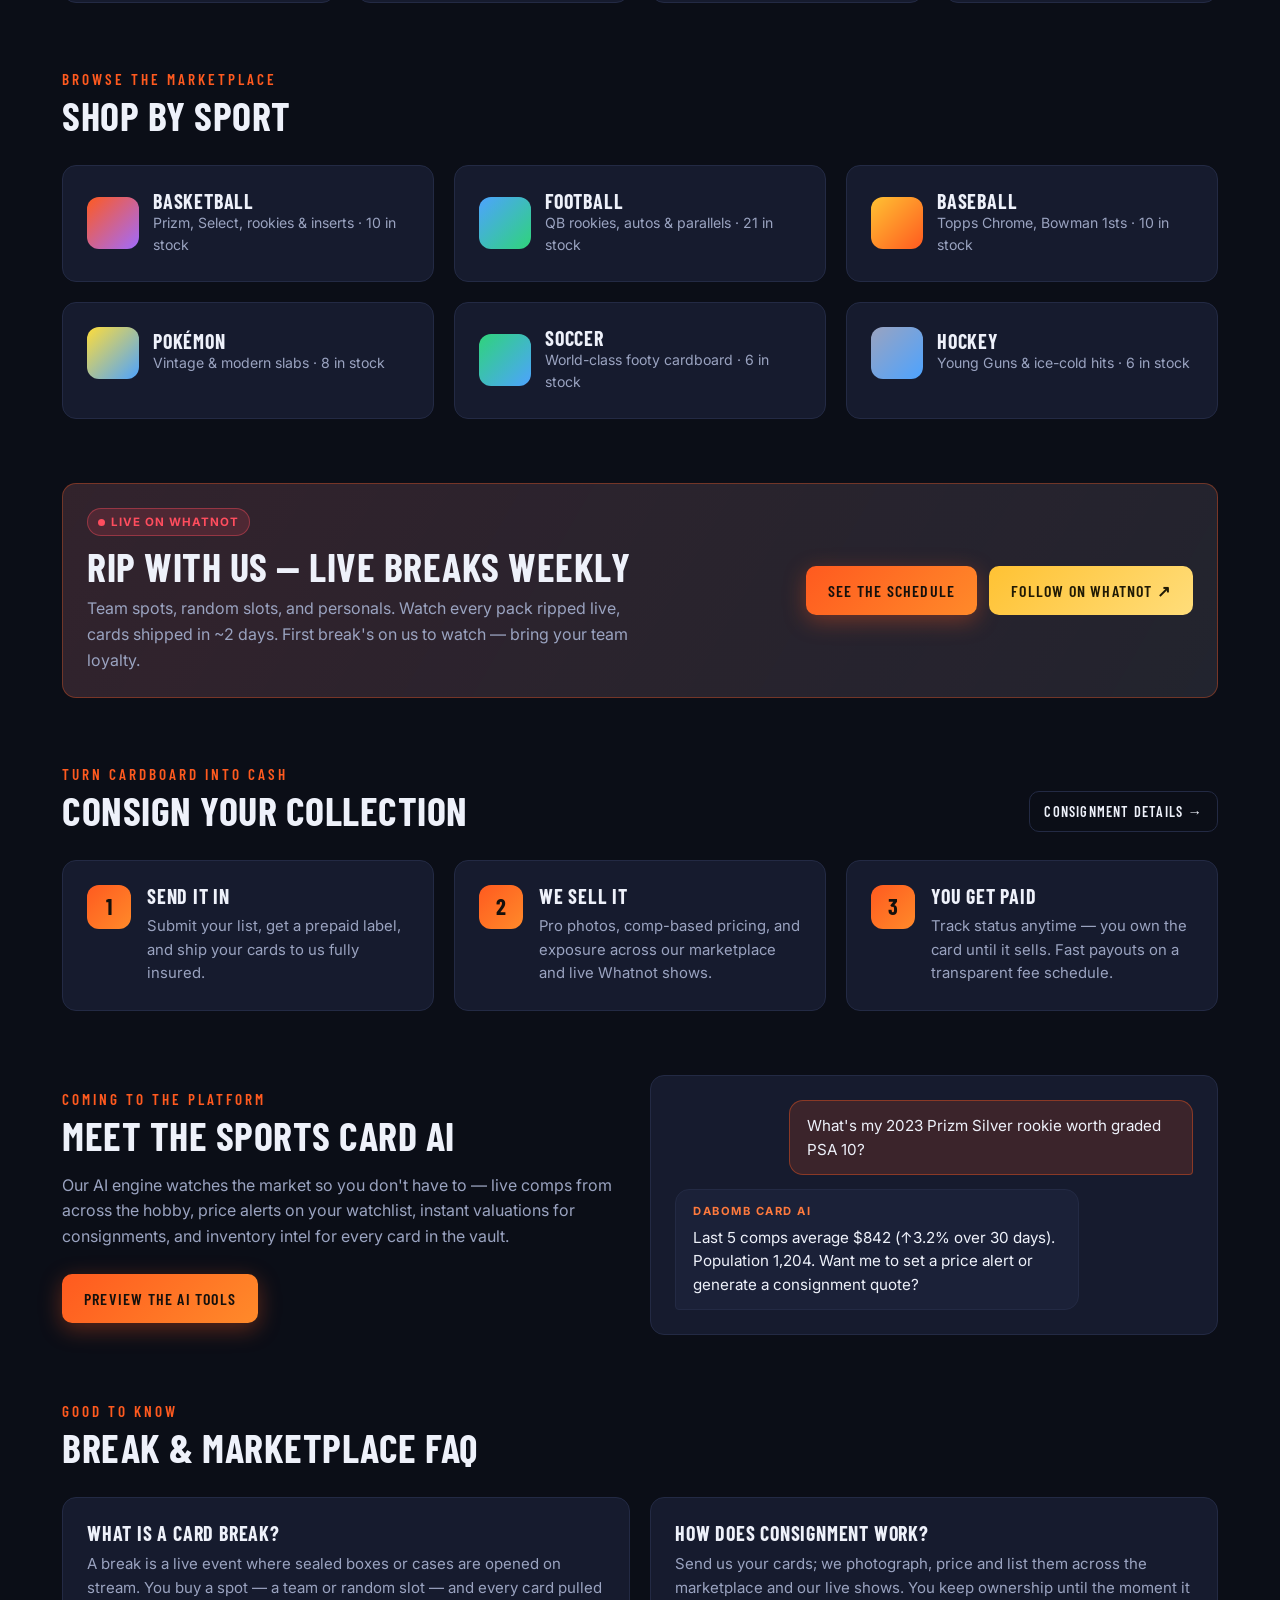
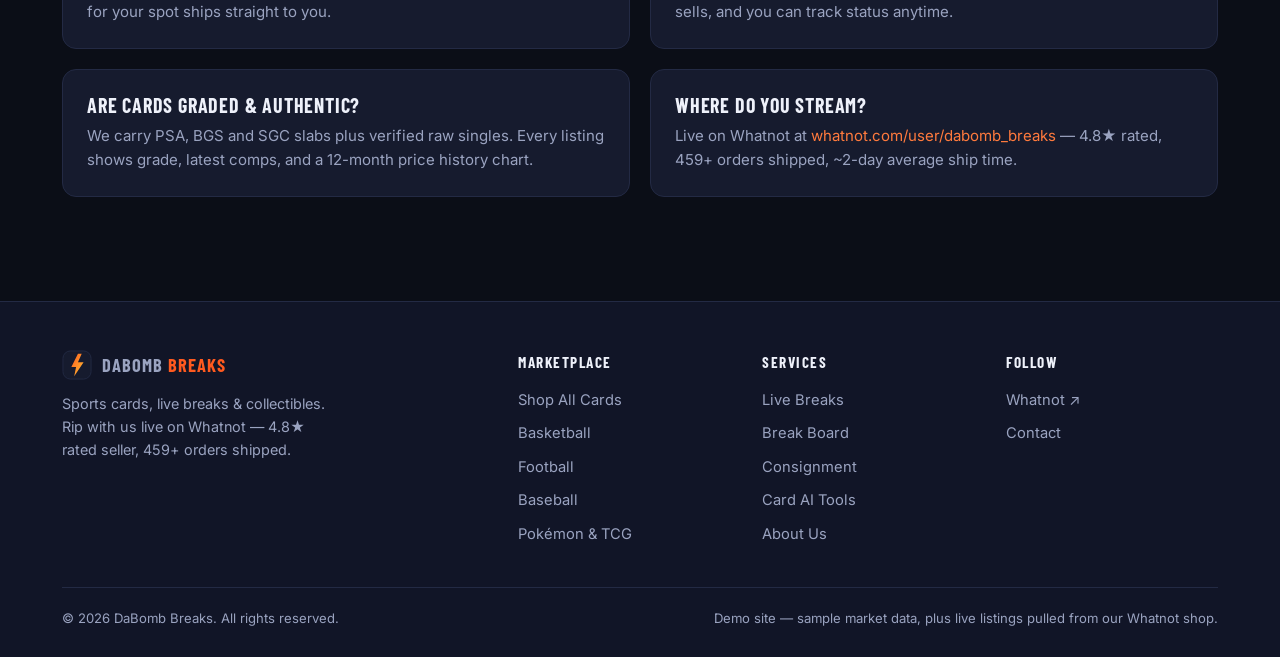
==== commit 973a6a03: "Add live break board subpage (/board): silver & black theme, Whatnot + site links, full Pack Mama fe" ====
--- a/index.html
+++ b/index.html
@@ -84,6 +84,7 @@
       <li><a href="index.html">Home</a></li>
       <li><a href="shop.html">Shop Cards</a></li>
       <li><a href="breaks.html">Live Breaks</a></li>
+      <li><a href="board/">Break Board</a></li>
       <li><a href="consign.html">Consign</a></li>
       <li><a href="ai.html">Card AI</a></li>
       <li><a href="about.html">About</a></li>
@@ -263,6 +264,7 @@
         <h4>Services</h4>
         <ul>
           <li><a href="breaks.html">Live Breaks</a></li>
+      <li><a href="board/">Break Board</a></li>
           <li><a href="consign.html">Consignment</a></li>
           <li><a href="ai.html">Card AI Tools</a></li>
           <li><a href="about.html">About Us</a></li>
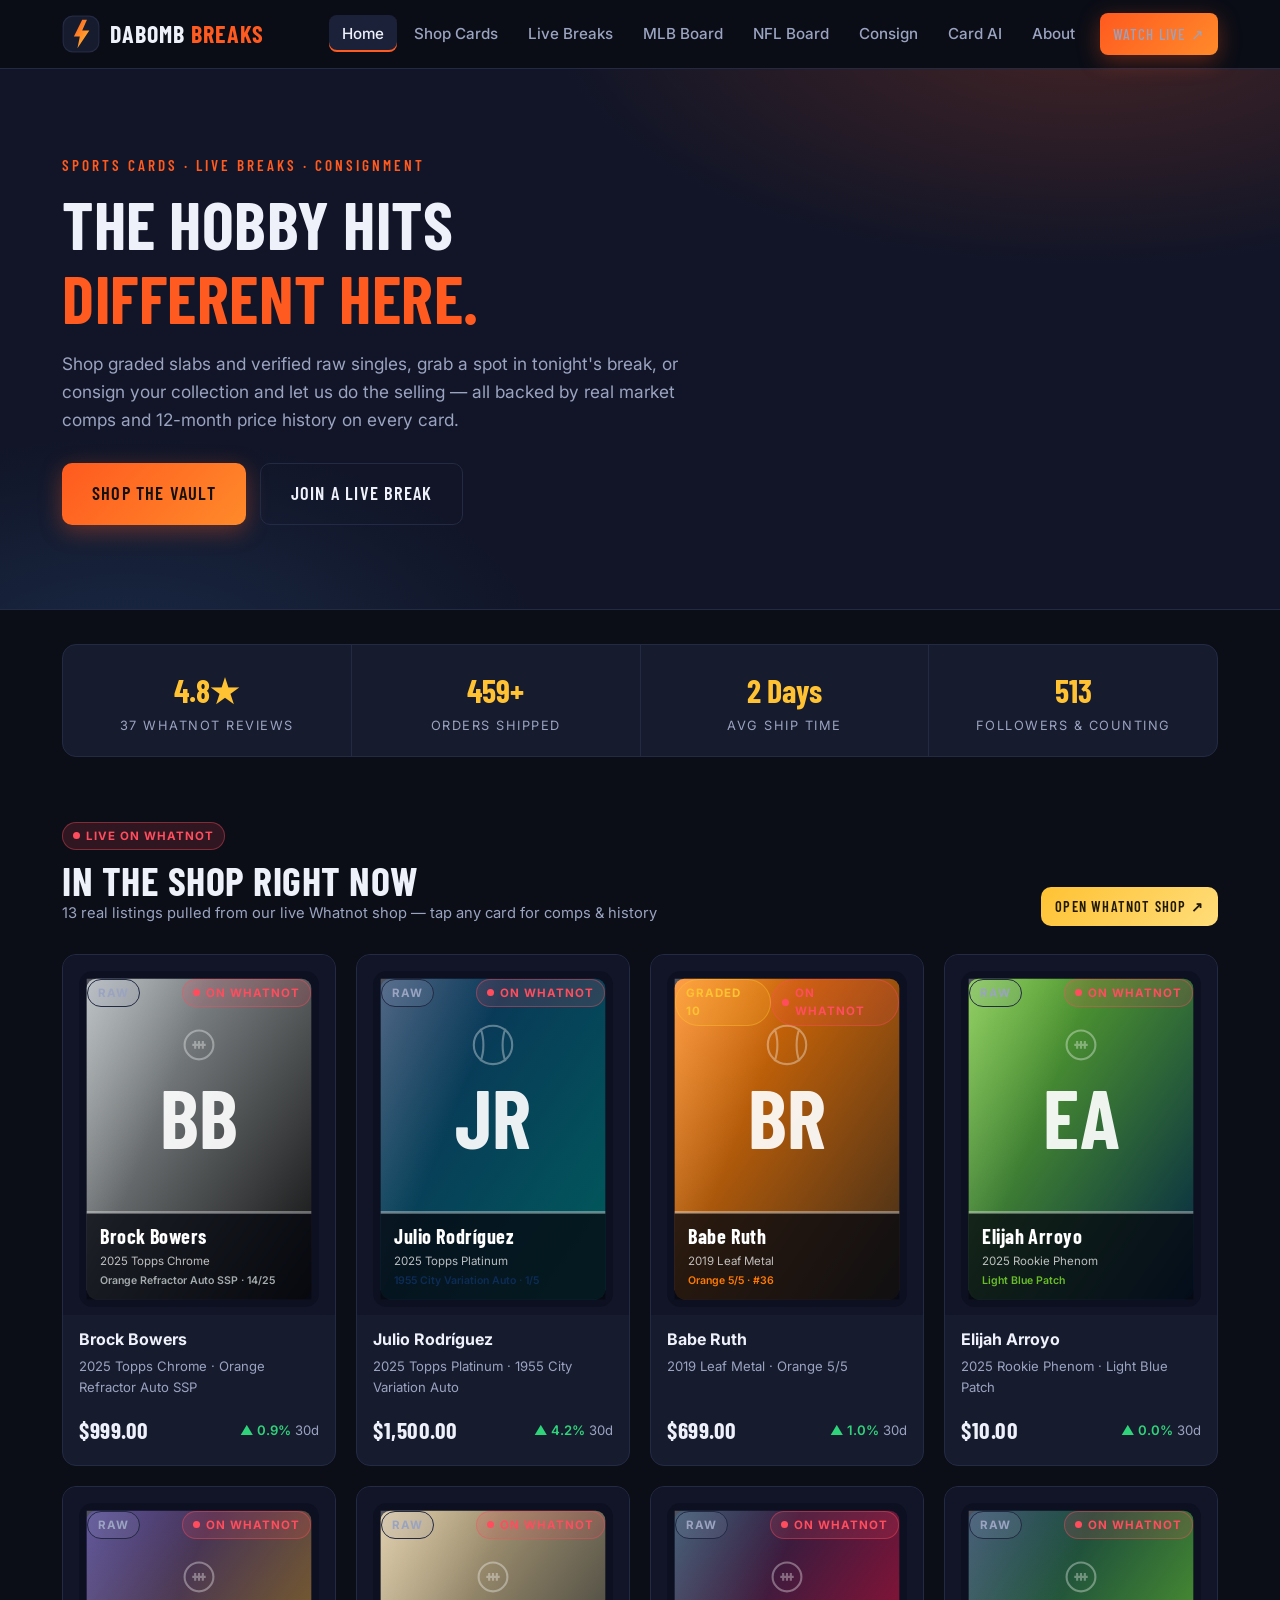
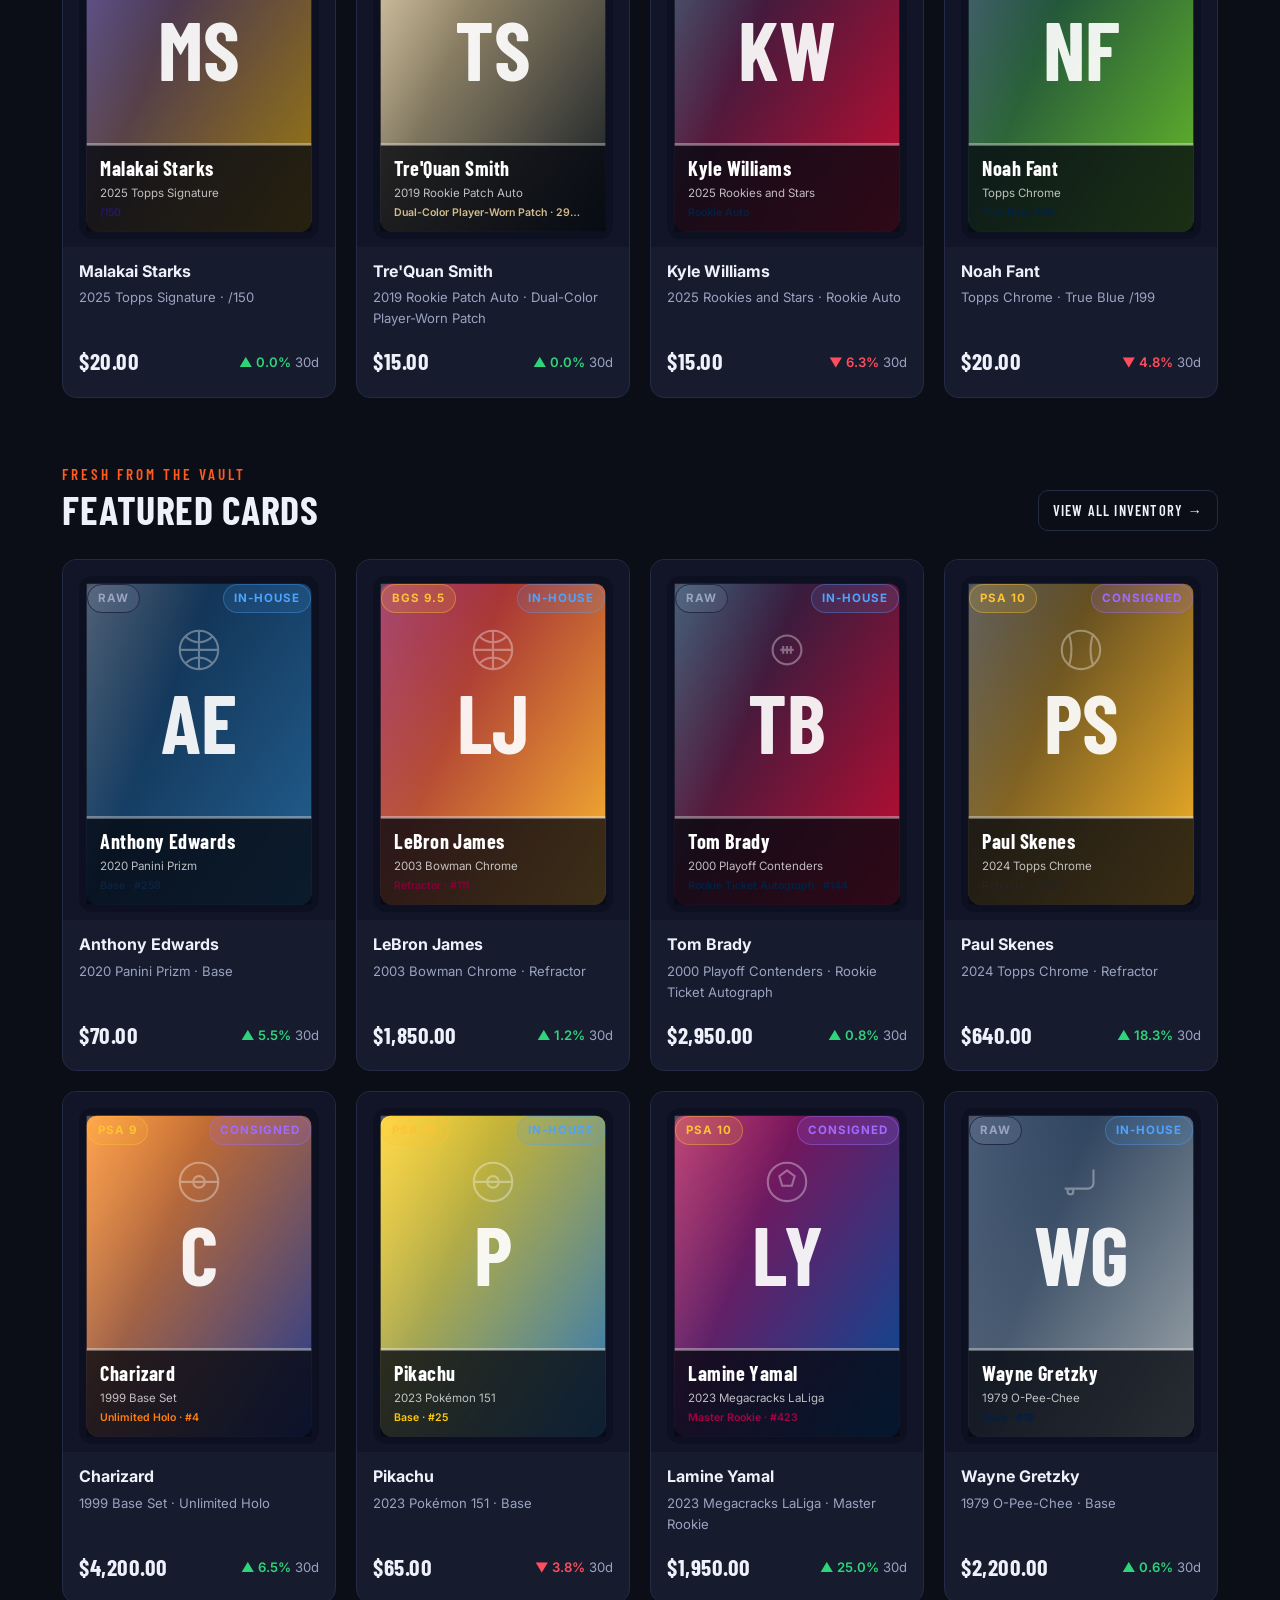
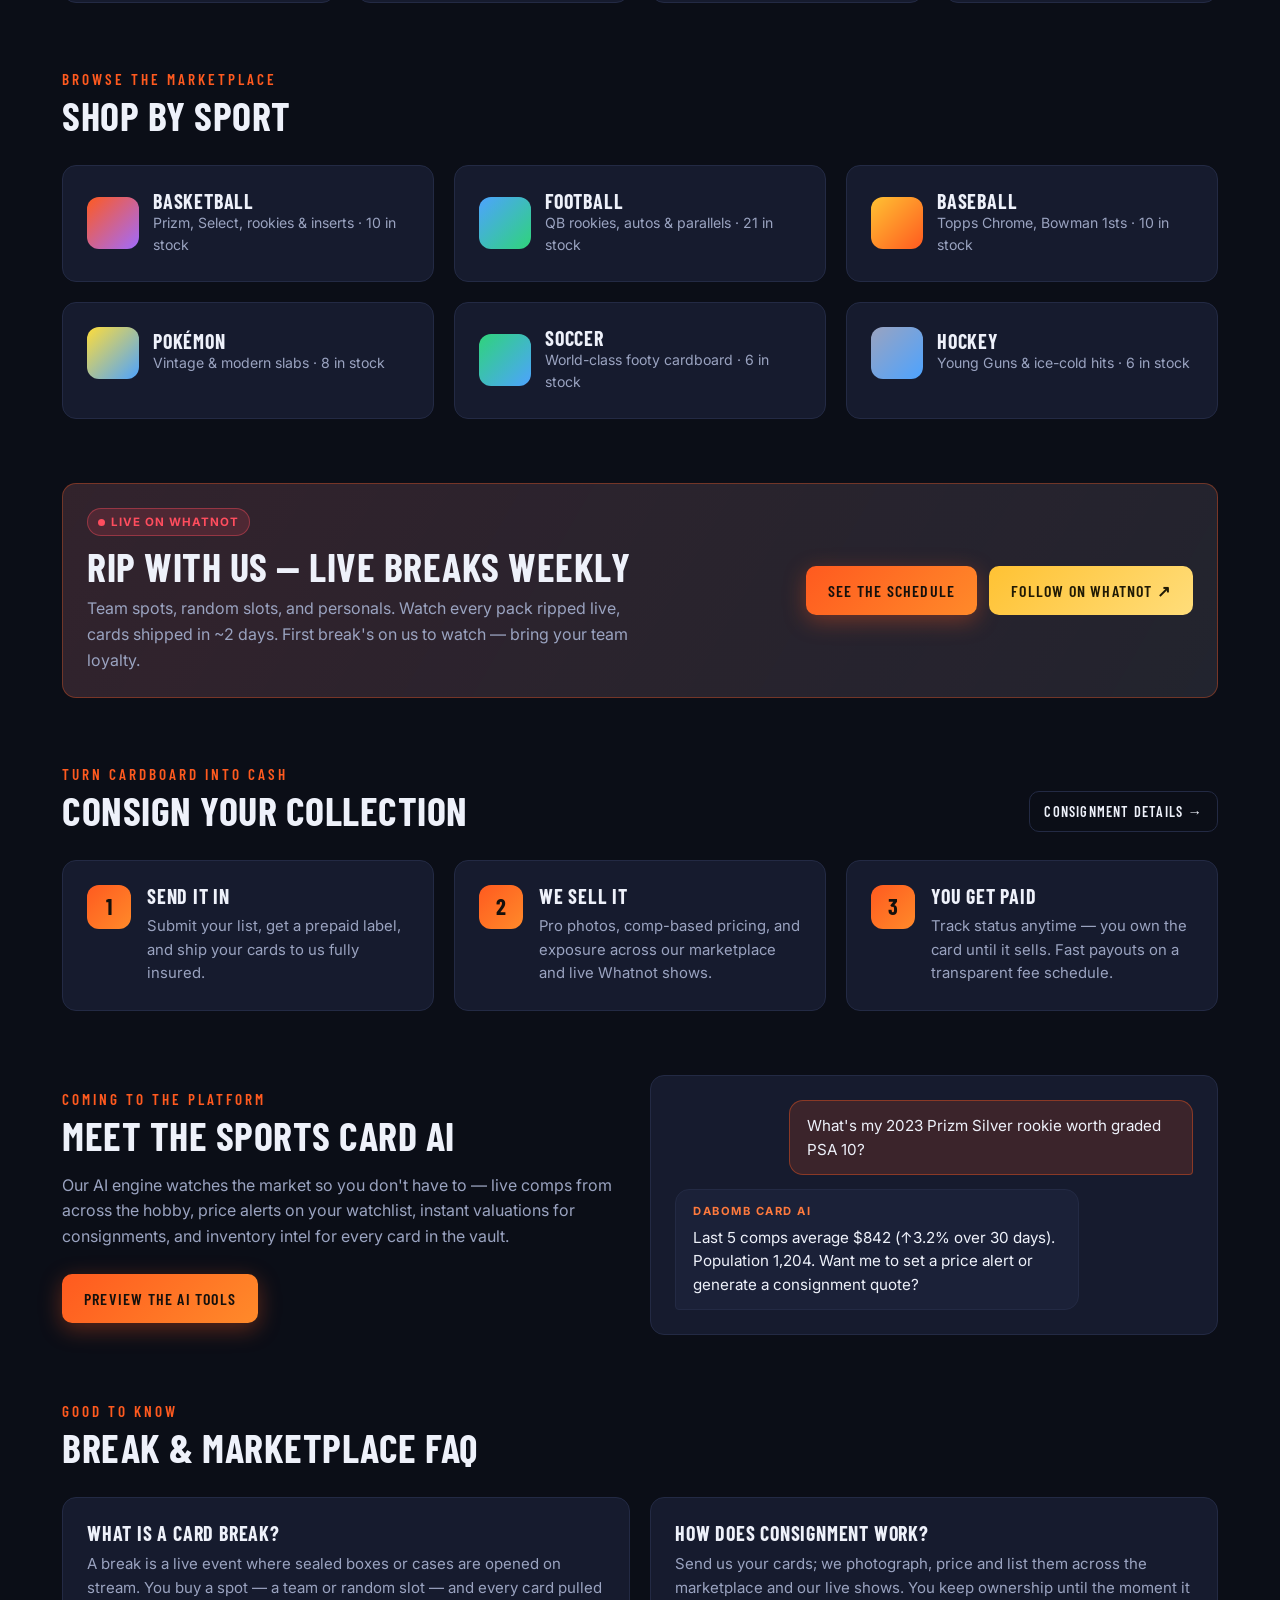
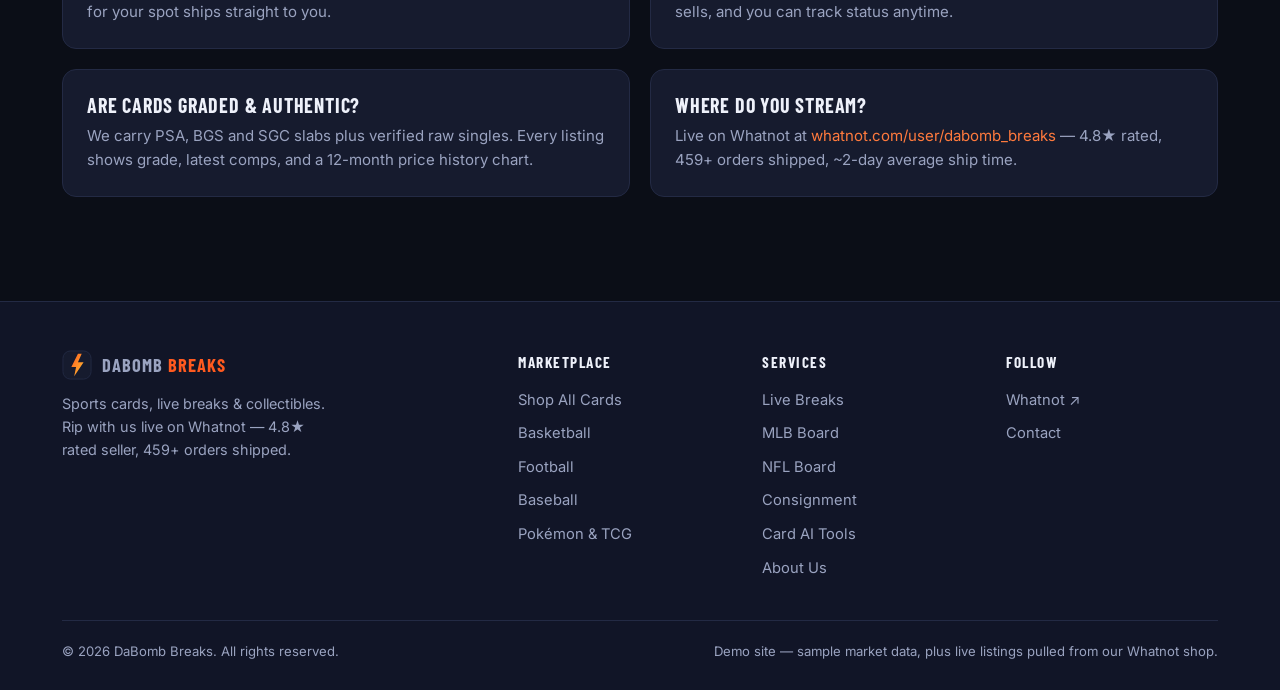
==== commit d026d615: "NFL break board (/board-nfl): 32 teams, 8 divisions, official NFL logos, cross-links between boards " ====
--- a/index.html
+++ b/index.html
@@ -84,7 +84,8 @@
       <li><a href="index.html">Home</a></li>
       <li><a href="shop.html">Shop Cards</a></li>
       <li><a href="breaks.html">Live Breaks</a></li>
-      <li><a href="board/">Break Board</a></li>
+      <li><a href="board/">MLB Board</a></li>
+      <li><a href="board-nfl/">NFL Board</a></li>
       <li><a href="consign.html">Consign</a></li>
       <li><a href="ai.html">Card AI</a></li>
       <li><a href="about.html">About</a></li>
@@ -264,7 +265,8 @@
         <h4>Services</h4>
         <ul>
           <li><a href="breaks.html">Live Breaks</a></li>
-      <li><a href="board/">Break Board</a></li>
+      <li><a href="board/">MLB Board</a></li>
+      <li><a href="board-nfl/">NFL Board</a></li>
           <li><a href="consign.html">Consignment</a></li>
           <li><a href="ai.html">Card AI Tools</a></li>
           <li><a href="about.html">About Us</a></li>
